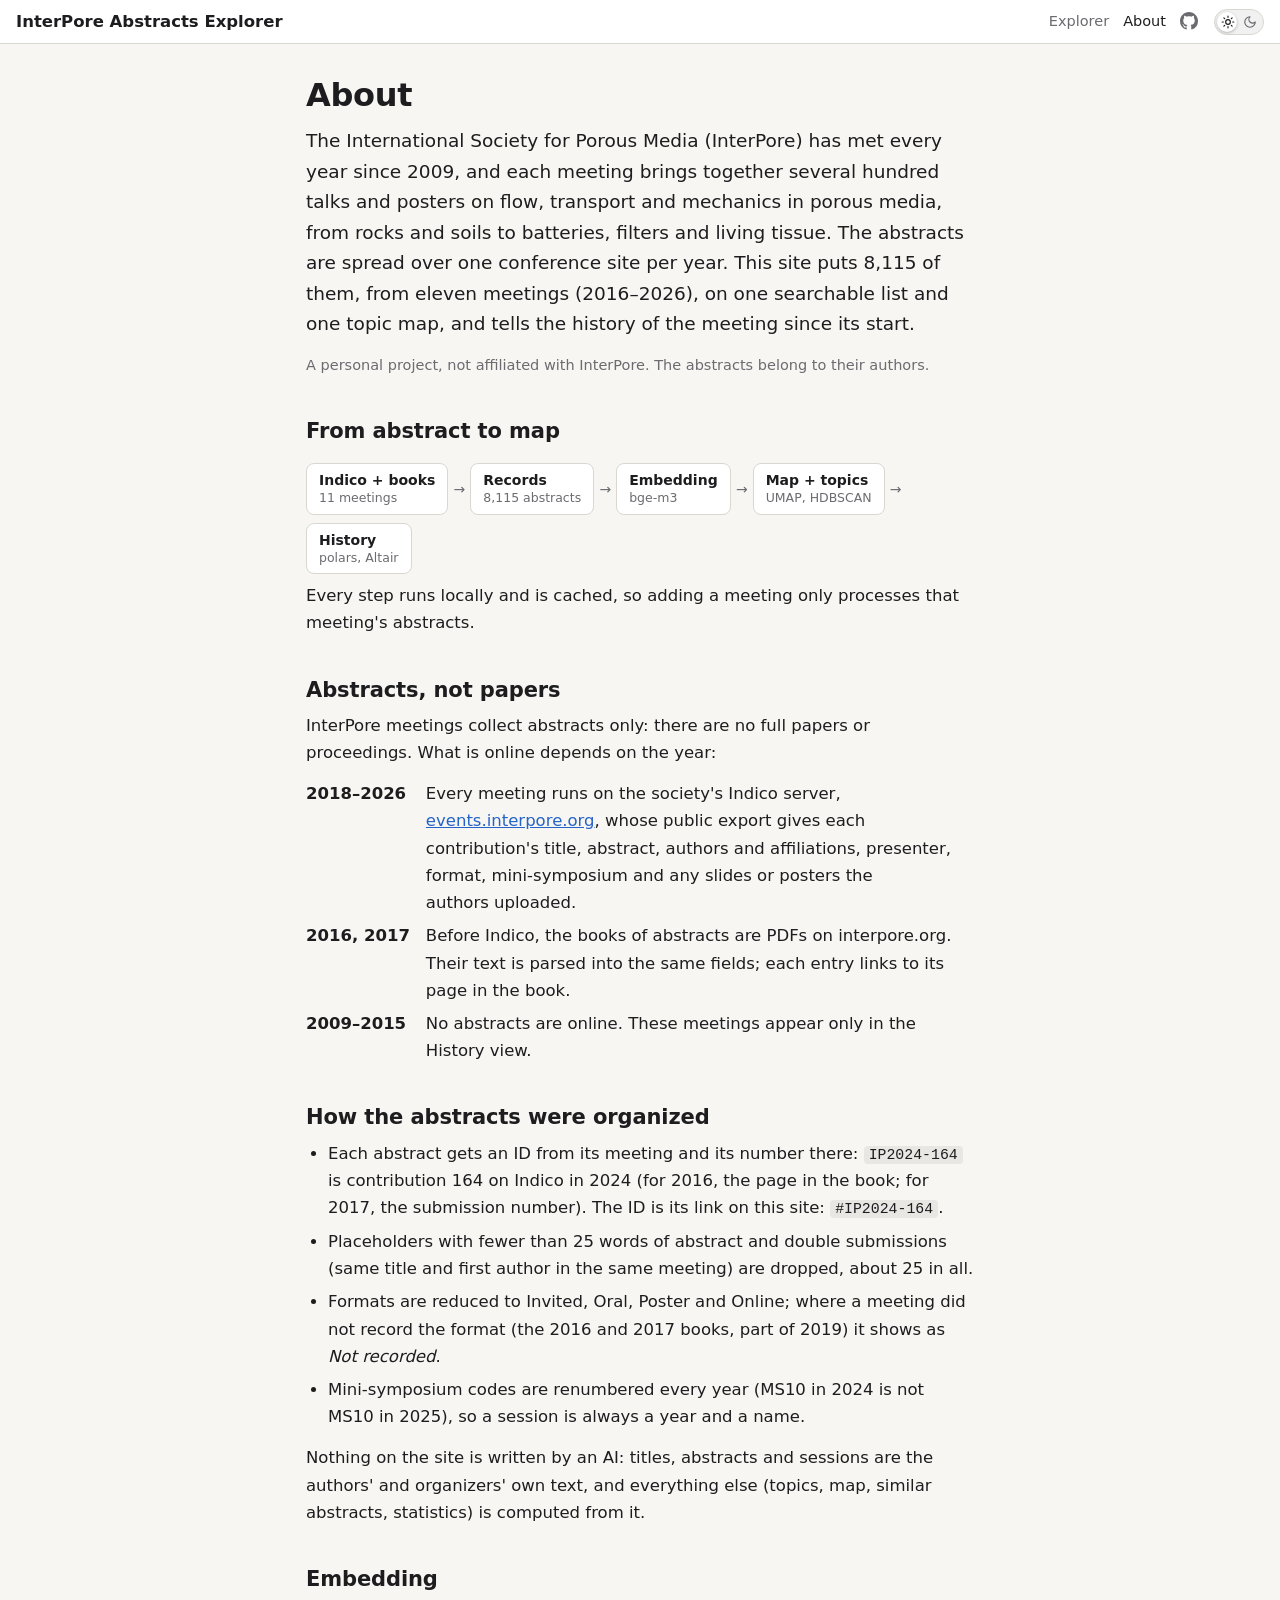
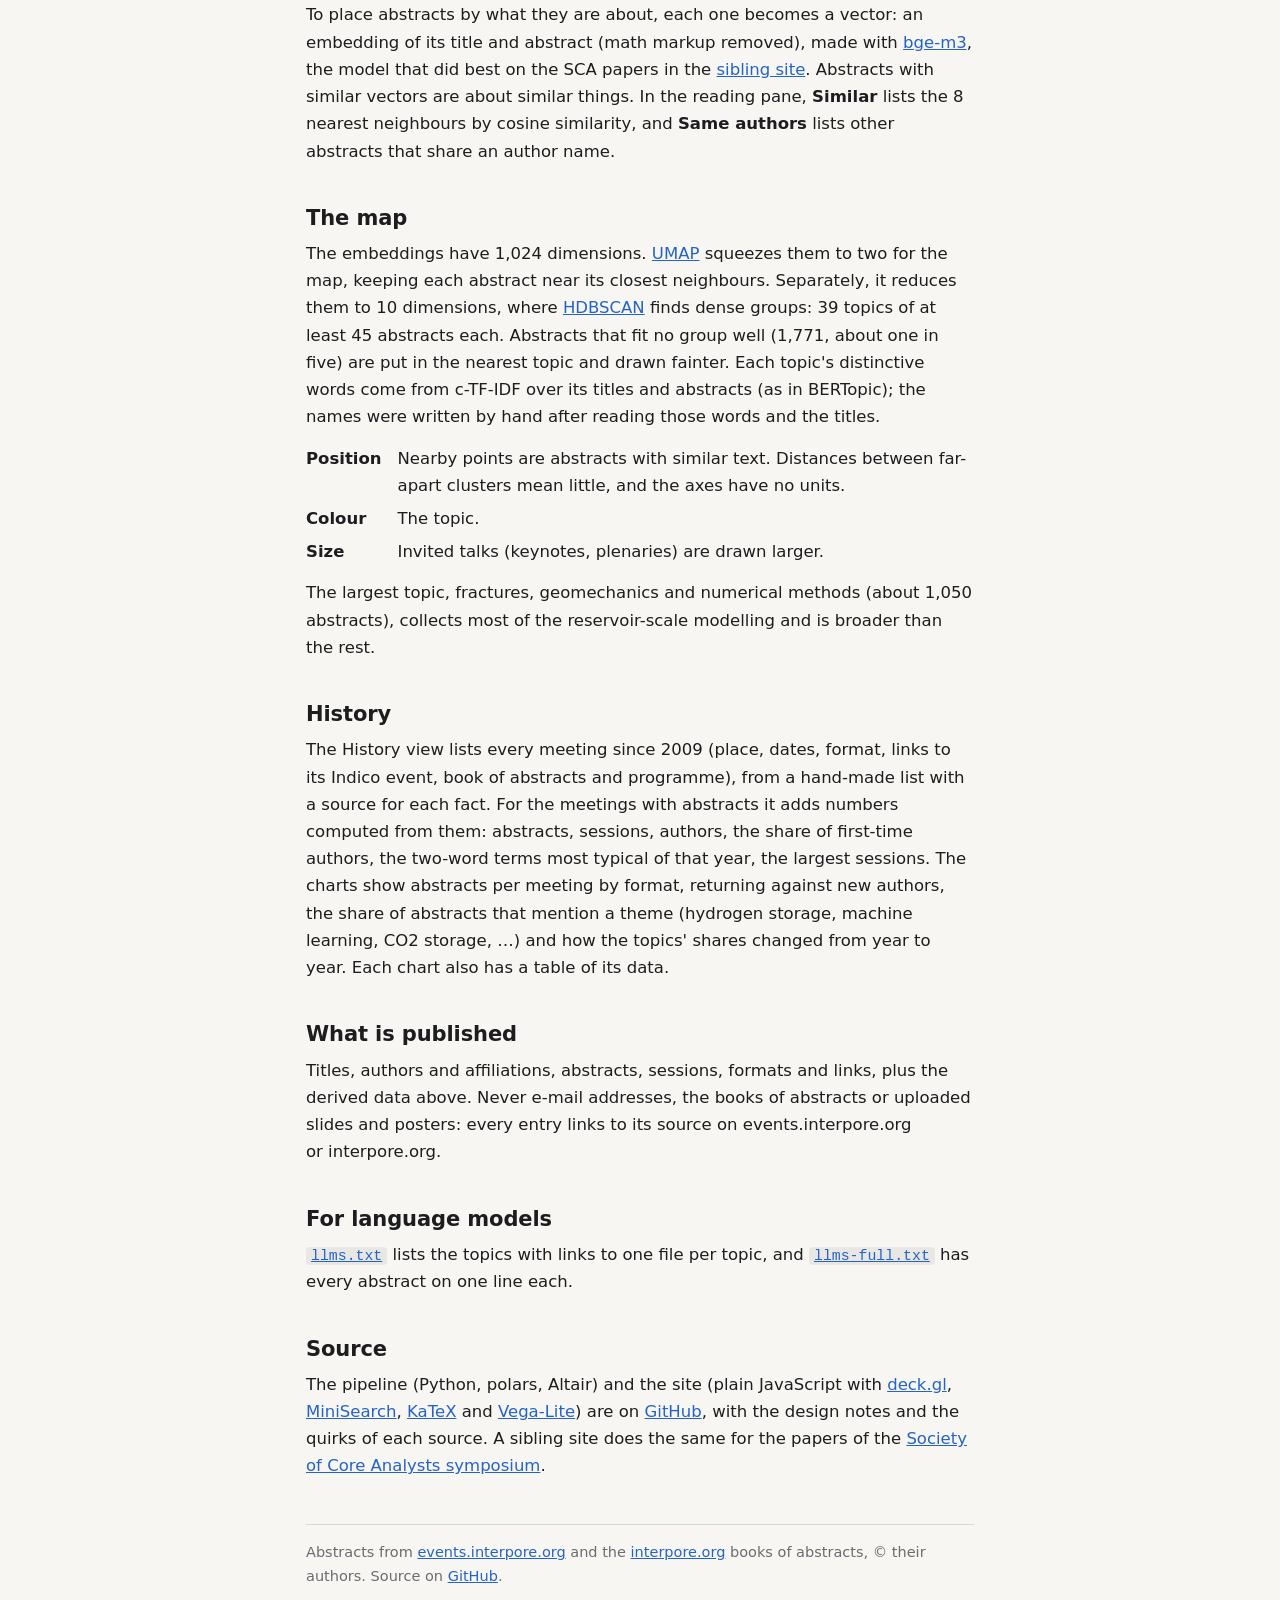
==== site/about.html @ cb313deb "feat(site): About page and GitHub link about.html explains how the corpus was organized, embedded, c" ====
<!doctype html>
<html lang="en">
<head>
  <meta charset="utf-8">
  <meta name="viewport" content="width=device-width, initial-scale=1">
  <title>About · InterPore Abstracts Explorer</title>
  <meta name="description" content="How the InterPore Abstracts Explorer was built: where the abstracts come from, how they were organized, embedded, clustered into topics and mapped.">
  <script>
    // Apply a saved light/dark choice before first paint (no flash); otherwise follow the system.
    try {
      const t = localStorage.getItem("theme");
      if (t === "light" || t === "dark") document.documentElement.dataset.theme = t;
    } catch {}
  </script>
  <link rel="stylesheet" href="style.css">
</head>
<body class="about">
  <header class="bar">
    <h1><a href="./">InterPore Abstracts Explorer</a></h1>
    <nav class="links" aria-label="Site">
      <a href="./">Explorer</a>
      <a href="about.html" aria-current="page">About</a>
      <a class="gh" href="https://github.com/mralbu/interpore-papers" target="_blank" rel="noopener" aria-label="Source on GitHub" title="Source on GitHub"><svg viewBox="0 0 16 16" width="18" height="18" aria-hidden="true" fill="currentColor"><path d="M8 0c4.42 0 8 3.58 8 8a8.013 8.013 0 0 1-5.45 7.59c-.4.08-.55-.17-.55-.38 0-.27.01-1.13.01-2.2 0-.75-.25-1.23-.54-1.48 1.78-.2 3.65-.88 3.65-3.95 0-.88-.31-1.59-.82-2.15.08-.2.36-1.02-.08-2.12 0 0-.67-.22-2.2.82-.64-.18-1.32-.27-2-.27-.68 0-1.36.09-2 .27-1.53-1.03-2.2-.82-2.2-.82-.44 1.1-.16 1.92-.08 2.12-.51.56-.82 1.28-.82 2.15 0 3.06 1.86 3.75 3.64 3.95-.23.2-.44.55-.51 1.07-.46.21-1.61.55-2.33-.66-.15-.24-.6-.83-1.23-.82-.67.01-.27.38.01.53.34.19.73.9.82 1.13.16.45.68 1.31 2.69.94 0 .67.01 1.3.01 1.49 0 .21-.15.45-.55.38A7.995 7.995 0 0 1 0 8c0-4.42 3.58-8 8-8Z"/></svg></a>
    </nav>
    <button id="theme" class="theme" type="button" role="switch" aria-label="Dark theme">
      <span class="knob" aria-hidden="true"></span>
      <!-- Sun and moon outlines from Lucide (ISC licence), drawn in currentColor. -->
      <span class="glyph" aria-hidden="true"><svg viewBox="0 0 24 24" width="14" height="14" fill="none" stroke="currentColor" stroke-width="2" stroke-linecap="round" stroke-linejoin="round"><circle cx="12" cy="12" r="4"/><path d="M12 2v2M12 20v2m-7.07-17.07 1.41 1.41m11.32 11.32 1.41 1.41M2 12h2m16 0h2M6.34 17.66l-1.41 1.41M19.07 4.93l-1.41 1.41"/></svg></span>
      <span class="glyph" aria-hidden="true"><svg viewBox="0 0 24 24" width="14" height="14" fill="none" stroke="currentColor" stroke-width="2" stroke-linecap="round" stroke-linejoin="round"><path d="M12 3a6 6 0 0 0 9 9 9 9 0 1 1-9-9Z"/></svg></span>
    </button>
  </header>

  <main class="prose">
    <h1>About</h1>
    <p class="lead">
      The International Society for Porous Media (InterPore) has met every year since 2009, and each meeting
      brings together several hundred talks and posters on flow, transport and mechanics in porous media, from
      rocks and soils to batteries, filters and living tissue. The abstracts are spread over one conference site
      per year. This site puts 8,115 of them, from eleven meetings (2016–2026), on one searchable list and one
      topic map, and tells the history of the meeting since its start.
    </p>
    <p class="note">A personal project, not affiliated with InterPore. The abstracts belong to their authors.</p>

    <h2>From abstract to map</h2>
    <ol class="flow" aria-label="Pipeline">
      <li><b>Indico + books</b><span>11 meetings</span></li>
      <li><b>Records</b><span>8,115 abstracts</span></li>
      <li><b>Embedding</b><span>bge-m3</span></li>
      <li><b>Map + topics</b><span>UMAP, HDBSCAN</span></li>
      <li><b>History</b><span>polars, Altair</span></li>
    </ol>
    <p>
      Every step runs locally and is cached, so adding a meeting only processes that meeting's abstracts.
    </p>

    <h2>Abstracts, not papers</h2>
    <p>
      InterPore meetings collect abstracts only: there are no full papers or proceedings. What is online
      depends on the year:
    </p>
    <dl>
      <dt>2018–2026</dt><dd>Every meeting runs on the society's Indico server,
        <a href="https://events.interpore.org/">events.interpore.org</a>, whose public export gives each
        contribution's title, abstract, authors and affiliations, presenter, format, mini-symposium and any
        slides or posters the authors uploaded.</dd>
      <dt>2016, 2017</dt><dd>Before Indico, the books of abstracts are PDFs on interpore.org. Their text is parsed
        into the same fields; each entry links to its page in the book.</dd>
      <dt>2009–2015</dt><dd>No abstracts are online. These meetings appear only in the History view.</dd>
    </dl>

    <h2>How the abstracts were organized</h2>
    <ul>
      <li>Each abstract gets an ID from its meeting and its number there: <code>IP2024-164</code> is contribution
        164 on Indico in 2024 (for 2016, the page in the book; for 2017, the submission number). The ID is its
        link on this site: <code>#IP2024-164</code>.</li>
      <li>Placeholders with fewer than 25 words of abstract and double submissions (same title and first author
        in the same meeting) are dropped, about 25 in all.</li>
      <li>Formats are reduced to Invited, Oral, Poster and Online; where a meeting did not record the format
        (the 2016 and 2017 books, part of 2019) it shows as <em>Not recorded</em>.</li>
      <li>Mini-symposium codes are renumbered every year (MS10 in 2024 is not MS10 in 2025), so a session is
        always a year and a name.</li>
    </ul>
    <p>
      Nothing on the site is written by an AI: titles, abstracts and sessions are the authors' and organizers'
      own text, and everything else (topics, map, similar abstracts, statistics) is computed from it.
    </p>

    <h2>Embedding</h2>
    <p>
      To place abstracts by what they are about, each one becomes a vector: an embedding of its title and abstract
      (math markup removed), made with <a href="https://huggingface.co/BAAI/bge-m3">bge-m3</a>, the model that
      did best on the SCA papers in the <a href="https://mralbu.github.io/sca-papers/about.html">sibling
      site</a>. Abstracts with similar vectors are about similar things. In the reading pane,
      <strong>Similar</strong> lists the 8 nearest neighbours by cosine similarity, and <strong>Same
      authors</strong> lists other abstracts that share an author name.
    </p>

    <h2>The map</h2>
    <p>
      The embeddings have 1,024 dimensions. <a href="https://umap-learn.readthedocs.io/">UMAP</a> squeezes them
      to two for the map, keeping each abstract near its closest neighbours. Separately, it reduces them to 10
      dimensions, where <a href="https://hdbscan.readthedocs.io/">HDBSCAN</a> finds dense groups: 39 topics of at
      least 45 abstracts each. Abstracts that fit no group well (1,771, about one in five) are put in the
      nearest topic and drawn fainter. Each topic's distinctive words come from c-TF-IDF over its titles and
      abstracts (as in BERTopic); the names were written by hand after reading those words and the titles.
    </p>
    <dl>
      <dt>Position</dt><dd>Nearby points are abstracts with similar text. Distances between far-apart clusters mean
        little, and the axes have no units.</dd>
      <dt>Colour</dt><dd>The topic.</dd>
      <dt>Size</dt><dd>Invited talks (keynotes, plenaries) are drawn larger.</dd>
    </dl>
    <p>
      The largest topic, fractures, geomechanics and numerical methods (about 1,050 abstracts), collects most of
      the reservoir-scale modelling and is broader than the rest.
    </p>

    <h2>History</h2>
    <p>
      The History view lists every meeting since 2009 (place, dates, format, links to its Indico event, book of
      abstracts and programme), from a hand-made list with a source for each fact. For the meetings with
      abstracts it adds numbers computed from them: abstracts, sessions, authors, the share of first-time
      authors, the two-word terms most typical of that year, the largest sessions. The charts show abstracts
      per meeting by format, returning against new authors, the share of abstracts that mention a theme
      (hydrogen storage, machine learning, CO2 storage, …) and how the topics' shares changed from year to year.
      Each chart also has a table of its data.
    </p>

    <h2>What is published</h2>
    <p>
      Titles, authors and affiliations, abstracts, sessions, formats and links, plus the derived data above.
      Never e-mail addresses, the books of abstracts or uploaded slides and posters: every entry links to its
      source on events.interpore.org or interpore.org.
    </p>

    <h2>For language models</h2>
    <p>
      <a href="llms.txt"><code>llms.txt</code></a> lists the topics with links to one file per topic, and
      <a href="llms-full.txt"><code>llms-full.txt</code></a> has every abstract on one line each.
    </p>

    <h2>Source</h2>
    <p>
      The pipeline (Python, polars, Altair) and the site (plain JavaScript with
      <a href="https://deck.gl/">deck.gl</a>, <a href="https://lucaong.github.io/minisearch/">MiniSearch</a>,
      <a href="https://katex.org/">KaTeX</a> and <a href="https://vega.github.io/vega-lite/">Vega-Lite</a>) are on
      <a href="https://github.com/mralbu/interpore-papers">GitHub</a>, with the design notes and the quirks of each
      source. A sibling site does the same for the papers of the
      <a href="https://mralbu.github.io/sca-papers/">Society of Core Analysts symposium</a>.
    </p>

    <footer>
      Abstracts from <a href="https://events.interpore.org/">events.interpore.org</a> and the
      <a href="https://www.interpore.org/">interpore.org</a> books of abstracts, © their authors. Source on
      <a href="https://github.com/mralbu/interpore-papers">GitHub</a>.
    </footer>
  </main>

  <script>
    // Same light/dark switch as the explorer (shared localStorage key).
    (() => {
      const btn = document.getElementById("theme");
      const root = document.documentElement;
      const isDark = () =>
        root.dataset.theme ? root.dataset.theme === "dark" : matchMedia("(prefers-color-scheme: dark)").matches;
      const sync = () => {
        btn.setAttribute("aria-checked", isDark());
        btn.title = isDark() ? "Switch to light theme" : "Switch to dark theme";
      };
      btn.addEventListener("click", () => {
        const t = isDark() ? "light" : "dark";
        root.dataset.theme = t;
        try { localStorage.setItem("theme", t); } catch {}
        sync();
      });
      matchMedia("(prefers-color-scheme: dark)").addEventListener("change", sync);
      sync();
    })();
  </script>
</body>
</html>
---- site/style.css ----
:root {
  --bg: #f7f6f2;
  --panel: #ffffffee;
  --text: #1d1d1f;
  --muted: #6b6b70;
  --line: #d9d7d0;
  --accent: #2463c7;
  --shadow: 0 2px 12px #0000001a;
  --card: #ffffff;
  --left-w: 310px;  /* resizable sidebars (set from app.js) */
  --right-w: 560px;
  color-scheme: light;
}
@media (prefers-color-scheme: dark) {
  :root:not([data-theme="light"]) {
    --bg: #121316;
    --panel: #1c1d22ee;
    --text: #e8e8ea;
    --muted: #9a9aa2;
    --line: #34353c;
    --accent: #7aa7ff;
    --shadow: 0 2px 12px #00000066;
    --card: #1a1b20;
    color-scheme: dark;
  }
}
/* Theme picked with the header toggle (app.js sets data-theme). */
:root[data-theme="dark"] {
  --bg: #121316;
  --panel: #1c1d22ee;
  --text: #e8e8ea;
  --muted: #9a9aa2;
  --line: #34353c;
  --accent: #7aa7ff;
  --shadow: 0 2px 12px #00000066;
  --card: #1a1b20;
  color-scheme: dark;
}

* { box-sizing: border-box; }
[hidden] { display: none !important; }
.view[hidden] { display: block !important; }
html, body { margin: 0; height: 100%; }
body {
  background: var(--bg);
  color: var(--text);
  font: 15.5px/1.45 system-ui, -apple-system, "Segoe UI", sans-serif;
  overflow: hidden;
}
a { color: var(--accent); }
.muted { color: var(--muted); }

.bar {
  position: fixed; inset: 0 0 auto 0; height: 44px; z-index: 3;
  display: flex; align-items: center; gap: 16px; padding: 0 16px;
  background: var(--panel); border-bottom: 1px solid var(--line);
}
.bar h1 { font-size: 16.5px; margin: 0; }
/* Right side of the header: source site, About, GitHub (then the theme switch). */
.links { margin-left: auto; flex-shrink: 0; display: flex; align-items: center; gap: 14px; font-size: 14.5px; }
.links a { color: var(--muted); text-decoration: none; }
.links a:hover, .links a[aria-current="page"] { color: var(--text); }
.links a:hover { text-decoration: underline; }
.links .gh { display: grid; place-items: center; }
.links .gh:hover { text-decoration: none; }
.bar h1 a { color: inherit; text-decoration: none; }
.about-link { display: inline-flex; align-items: center; }
.about-link svg { display: none; }
/* Light/dark switch: a pill with sun and moon glyphs; the knob slides under the current one. */
.theme {
  position: relative; display: grid; grid-template-columns: 1fr 1fr; align-items: center;
  width: 50px; height: 26px; padding: 2px; border: 1px solid var(--line); border-radius: 999px;
  background: color-mix(in srgb, var(--text) 6%, transparent); cursor: pointer;
  font: 13px/1 system-ui, sans-serif; color: var(--muted);
}
.theme { flex-shrink: 0; }  /* keep the switch whole on narrow headers */
.theme:hover { border-color: var(--muted); }
.theme:focus-visible { outline: 2px solid var(--accent); outline-offset: 2px; }
.theme .knob {
  position: absolute; top: 2px; left: 2px; width: 20px; height: 20px; border-radius: 50%;
  background: var(--card); box-shadow: 0 1px 3px #0004; transition: transform .18s ease;
}
.theme[aria-checked="true"] .knob { transform: translateX(24px); background: #4a4c55; }
.theme .glyph { position: relative; display: grid; place-items: center; transition: color .18s; }
.theme[aria-checked="false"] .glyph:nth-of-type(2), .theme[aria-checked="true"] .glyph:nth-of-type(3) { color: var(--text); }
.views { display: flex; gap: 2px; padding: 2px; border-radius: 8px; background: #8881; }
.views button {
  border: 0; background: none; color: var(--muted); font: inherit; font-weight: 600;
  padding: 3px 12px; border-radius: 6px; cursor: pointer;
}
.views button[aria-selected="true"] { background: var(--panel); color: var(--text); box-shadow: 0 1px 3px #0002; }
body:not(.map) .map-only { display: none; }

/* Main area sits between the sidebars; it narrows when the detail panel is open. */
#main { position: fixed; top: 44px; bottom: 0; left: calc(var(--left-w) + 24px); right: 0; }
/* The list narrows for the detail panel; the map keeps its size (the panel floats over it). */
body.has-detail:not(.map) #main { right: calc(var(--right-w) + 24px); }
.view { position: absolute; inset: 0; }
.view[hidden] { display: block; visibility: hidden; pointer-events: none; } /* keep size for deck.gl */
#map { position: absolute; inset: 0; }

#list-view, #history-view { overflow: hidden auto; padding: 0 16px 24px; scrollbar-gutter: stable; }
.list-bar {
  max-width: 920px; margin: 0 auto;
  position: sticky; top: 0; z-index: 1; display: flex; align-items: center; gap: 12px;
  padding: 14px 4px 10px; background: var(--bg);
}
.list-bar label { margin-left: auto; display: flex; gap: 8px; align-items: center; color: var(--muted); }
.list-bar select { width: auto; }
.feed { list-style: none; margin: 0 auto; padding: 0; max-width: 920px; display: grid; gap: 10px; }
.feed .year-head {
  position: sticky; top: 52px; z-index: 1; padding: 8px 4px 4px; background: var(--bg);
  font-size: 14.5px; font-weight: 700; color: var(--muted); letter-spacing: .04em;
}
.card {
  display: grid; grid-template-columns: minmax(0, 1fr); gap: 16px; padding: 14px 16px;
  background: var(--card); border: 1px solid var(--line); border-radius: 10px; cursor: pointer;
}
.card:hover { border-color: color-mix(in srgb, var(--accent) 45%, var(--line)); }
.card:focus-visible { outline: 2px solid var(--accent); outline-offset: 1px; }
.card.on { border-color: var(--accent); box-shadow: 0 0 0 1px var(--accent); }
.card .c-meta { display: flex; align-items: center; gap: 6px; font-size: 13px; color: var(--muted); min-width: 0; }
.card .c-meta span:last-child { white-space: nowrap; overflow: hidden; text-overflow: ellipsis; }
.card .dot { width: 8px; height: 8px; border-radius: 50%; flex: none; }
.card h3 { margin: 4px 0 2px; font-size: 17.5px; line-height: 1.35; font-weight: 650; text-wrap: pretty; }
.card .c-authors { margin: 0 0 6px; color: var(--muted); font-size: 14.5px; white-space: nowrap; overflow: hidden; text-overflow: ellipsis; }
.card .c-abs {
  margin: 0; font-size: 15px; line-height: 1.55; color: color-mix(in srgb, var(--text) 82%, var(--bg));
  display: -webkit-box; -webkit-line-clamp: 3; -webkit-box-orient: vertical; overflow: hidden;
}
.card .c-foot { margin-top: 8px; font-size: 13px; color: var(--muted); }
.list-more { text-align: center; padding: 16px; }
#list-view { container-type: inline-size; }


.resizer {
  position: absolute; top: 0; bottom: 0; width: 10px; cursor: col-resize; z-index: 3; touch-action: none;
}
.resizer[data-side="left"] { position: fixed; top: 56px; bottom: 12px; left: calc(var(--left-w) + 7px); }
.resizer[data-side="right"] { left: -6px; }
.resizer::after {
  content: ""; position: absolute; top: 50%; left: 4px; width: 2px; height: 36px; margin-top: -18px;
  border-radius: 1px; background: var(--line); opacity: 0; transition: opacity .15s;
}
.resizer:hover::after, body.resizing .resizer::after { opacity: 1; background: var(--accent); }
body.resizing { cursor: col-resize; user-select: none; }
body.resizing #main { pointer-events: none; }

.panel {
  position: fixed; z-index: 2; background: var(--panel); border: 1px solid var(--line);
  border-radius: 10px; box-shadow: var(--shadow); backdrop-filter: blur(6px);
}
body.history #controls, body.history .resizer[data-side="left"] { display: none; }
body.history #main, body.history.has-detail:not(.map) #main { left: 0; right: 0; }
body.history #detail { display: none; }
#controls {
  top: 56px; left: 12px; bottom: 12px; width: var(--left-w); padding: 14px 14px 12px; overflow: auto;
}
.field { display: block; margin-bottom: 16px; }
/* Sections after the first get a hairline above them. */
#controls > .field ~ .field { border-top: 1px solid var(--line); padding-top: 14px; }
/* Section headers: small, uppercase, muted (same voice as the reading pane's headings). */
.field > span {
  display: flex; gap: 6px; align-items: baseline; margin-bottom: 8px;
  font-size: 12px; font-weight: 600; color: var(--muted); text-transform: uppercase; letter-spacing: .06em;
}
.field > span .link, .field > span .sep, .field > span .n-head {
  font-size: 13px; text-transform: none; letter-spacing: 0;
}
.field > span .n-head { font-weight: 400; }
.field > span .push { margin-left: auto; }
.field > span .sep { color: var(--muted); font-weight: 400; }
input[type="search"], select, .years input {
  width: 100%; padding: 7px 9px; border: 1px solid var(--line); border-radius: 7px;
  background: color-mix(in srgb, var(--text) 4%, transparent); color: inherit; font: inherit;
  transition: border-color .12s, box-shadow .12s;
}
/* Dropdown lists: some browsers (Chrome on Linux) draw them light, ignoring color-scheme. */
option { background: var(--card); color: var(--text); }
input[type="search"]:focus, select:focus, .years input:focus {
  outline: none; border-color: var(--accent);
  box-shadow: 0 0 0 3px color-mix(in srgb, var(--accent) 22%, transparent);
}
.years { display: grid; grid-template-columns: 1fr auto 1fr; gap: 8px; align-items: center; }
.years input { font-variant-numeric: tabular-nums; }
.years input:invalid, .years input.bad { border-color: #d64545; }
.link { background: none; border: 0; color: var(--accent); cursor: pointer; padding: 0; font: inherit; font-weight: 400; }

.results { list-style: none; margin: 0 0 12px; padding: 0; max-height: 34vh; overflow: auto; }
.results li { padding: 4px 6px; border-radius: 6px; cursor: pointer; }
.results li:hover, .links li:hover { background: #8881; }
.results li.muted { cursor: default; background: none; }
.results small { display: block; color: var(--muted); }

.topics { list-style: none; margin: 0; padding: 0; }
.topics li {
  display: grid; grid-template-columns: 12px 1fr auto; gap: 8px; align-items: center;
  padding: 4px 6px; margin: 0 -6px; border-radius: 6px; cursor: pointer; user-select: none;
}
.topics li.off { opacity: .35; }
.topics li:hover { background: #8881; }
.swatch { width: 12px; height: 12px; border-radius: 50%; }
.topics .n { color: var(--muted); font-size: 13px; }

/* Detail panel: a reading pane in the spirit of alphaxiv's paper page. */
.detail {
  top: 56px; right: 12px; bottom: 12px; width: var(--right-w);
  display: flex; flex-direction: column; padding: 0;
}
.detail .d-bar, .detail .d-body { border-radius: inherit; }
.detail.wide { left: calc(var(--left-w) + 24px); width: auto; }
.detail.wide .resizer { display: none; }
.detail[hidden] { display: none; }
.d-bar {
  display: flex; align-items: center; gap: 4px; padding: 8px 10px 8px 22px;
  border-bottom: 1px solid var(--line);
}
.d-bar .meta { margin: 0 auto 0 0; font-size: 13px; color: var(--muted); font-variant-numeric: tabular-nums; }
.icon {
  width: 30px; height: 30px; border: 0; border-radius: 6px; background: none;
  color: var(--muted); font-size: 20px; line-height: 1; cursor: pointer;
}
.icon:hover, .icon[aria-pressed="true"] { background: #8882; color: var(--text); }
.d-body { flex: 1; min-height: 0; overflow: auto; padding: 18px 22px 28px; }
.detail.wide .d-body { padding: 28px max(22px, calc((100% - 760px) / 2)) 40px; }
.chip {
  border: 0; padding: 2px 10px; border-radius: 999px; color: #fff; font: inherit;
  font-size: 13px; font-weight: 600; cursor: pointer;
}
.detail h2 { font-size: 24px; line-height: 1.28; font-weight: 650; margin: 12px 0 8px; letter-spacing: -.01em; text-wrap: balance; }
.detail.wide h2 { font-size: 31px; }
/* Authors with affiliations; the presenter is marked. */
.authors { list-style: none; margin: 0 0 10px; padding: 0; display: flex; flex-wrap: wrap; gap: 2px 14px; }
.authors li { color: var(--text); }
.authors .aff { color: var(--muted); font-size: 14px; }
.authors .pres { font-size: 12px; color: var(--muted); margin-left: 4px; }
.authors.wide { display: grid; gap: 4px; }
.authors button.link { font-size: 14px; }
.d-session { margin: 0 0 14px; font-size: 14.5px; }
.d-session .link { text-align: left; }
.files { list-style: none; margin: 0; padding: 0; display: flex; flex-wrap: wrap; gap: 6px; }
.files a {
  display: inline-block; padding: 3px 10px; border: 1px solid var(--line); border-radius: 999px;
  font-size: 13.5px; text-decoration: none; max-width: 100%; overflow: hidden; text-overflow: ellipsis; white-space: nowrap;
}
.files a:hover { border-color: var(--accent); }
.abstract p { margin: 0 0 .9em; }
.session-pill {
  margin: 0; padding: 6px 9px; border-radius: 7px; font-size: 14px; line-height: 1.35;
  background: color-mix(in srgb, var(--accent) 12%, transparent); border: 1px solid color-mix(in srgb, var(--accent) 35%, var(--line));
}
.d-actions { display: flex; gap: 8px; flex-wrap: wrap; }
.btn {
  display: inline-flex; align-items: center; padding: 6px 12px; border-radius: 7px;
  border: 1px solid var(--line); background: transparent; color: var(--text);
  font: inherit; font-weight: 600; text-decoration: none; cursor: pointer;
}
.btn:hover { background: #8881; }
.btn.primary { background: var(--accent); border-color: var(--accent); color: var(--bg); }
.btn.primary:hover { filter: brightness(1.08); background: var(--accent); }
.detail h3 { font-size: 13px; margin: 22px 0 8px; color: var(--muted); text-transform: uppercase; letter-spacing: .06em; }
.abstract { margin: 0; font-size: 17px; line-height: 1.7; max-width: 72ch; text-wrap: pretty; }
.detail.wide .abstract { font-size: 18.5px; }

.related { margin-top: 26px; }
.tabs { display: flex; gap: 4px; border-bottom: 1px solid var(--line); margin-bottom: 8px; }
.tabs button {
  border: 0; background: none; color: var(--muted); font: inherit; font-weight: 600;
  padding: 6px 10px; margin-bottom: -1px; border-bottom: 2px solid transparent; cursor: pointer;
}
.tabs button[aria-selected="true"] { color: var(--text); border-bottom-color: var(--accent); }
.tabs span { font-weight: 400; color: var(--muted); font-variant-numeric: tabular-nums; }
.cards { list-style: none; margin: 0; padding: 0; display: grid; gap: 2px; }
.cards li { padding: 8px 10px; border-radius: 8px; cursor: pointer; }
.cards li:hover, .cards li:focus-visible { background: #8881; outline: none; }
.cards .t {
  display: -webkit-box; -webkit-line-clamp: 2; -webkit-box-orient: vertical; overflow: hidden;
  font-weight: 550; line-height: 1.35;
}
.cards .m { display: flex; align-items: center; gap: 6px; margin-top: 2px; font-size: 13px; color: var(--muted); }
.cards .dot { width: 8px; height: 8px; border-radius: 50%; flex: none; }

.tooltip {
  position: fixed; z-index: 4; pointer-events: none; max-width: 340px; padding: 6px 8px;
  background: var(--panel); border: 1px solid var(--line); border-radius: 6px; box-shadow: var(--shadow);
  font-size: 13px;
}

@media (max-width: 760px) {
  #main, body.has-detail #main { left: 0; right: 0; bottom: 42vh; }
  .resizer { display: none; }
  #controls { top: auto; left: 8px; right: 8px; bottom: 8px; width: auto; max-height: 40vh; }
  .detail, .detail.wide { inset: 52px 8px 8px 8px; width: auto; }
  #wide { display: none; }
  .links { gap: 10px; }
  .about-link svg { display: block; }
  .about-link span { position: absolute; width: 1px; height: 1px; overflow: hidden; clip-path: inset(50%); }
  .links .src, #count { display: none; }
  .bar { gap: 10px; padding: 0 10px; }
  .bar h1 { font-size: 14px; line-height: 1.15; }
  .views button { padding: 3px 9px; }
}

/* ---- History view -------------------------------------------------------- */
.history { max-width: 1040px; margin: 0 auto; padding: 28px 8px 48px; }
.eyebrow { margin: 0; font-size: 12px; font-weight: 600; color: var(--muted); text-transform: uppercase; letter-spacing: .08em; }
.history h2 { font-size: 30px; line-height: 1.2; margin: 4px 0 10px; letter-spacing: -.01em; }
.history h3 { font-size: 19px; margin: 0 0 4px; }
.lede { font-size: 17px; line-height: 1.6; max-width: 75ch; margin: 0 0 18px; text-wrap: pretty; }
.small { font-size: 13.5px; }
.h-section { margin-top: 40px; }
.h-section > p.small { margin: 0 0 12px; max-width: 80ch; }
.tiles { display: grid; grid-template-columns: repeat(auto-fit, minmax(150px, 1fr)); gap: 10px; margin: 0 0 12px; }
.tiles div { padding: 12px 14px; border: 1px solid var(--line); border-radius: 10px; background: var(--card); }
.tiles dt { font-size: 13px; color: var(--muted); }
.tiles dd.sub { font-size: 12.5px; font-weight: 400; color: var(--muted); letter-spacing: 0; margin: 0; }
.tiles dd { margin: 2px 0 0; font-size: 28px; font-weight: 650; font-variant-numeric: tabular-nums; letter-spacing: -.01em; }
.chart { width: 100%; min-height: 120px; }
.chart .vega-embed { width: 100%; }
.chart .plot { overflow-x: auto; }
.chart .vega-embed summary { opacity: .7; }
.chart-table { margin-top: 6px; font-size: 13.5px; }
.chart-table summary { cursor: pointer; color: var(--muted); }
.chart-table table { border-collapse: collapse; margin-top: 6px; font-variant-numeric: tabular-nums; }
.chart-table th, .chart-table td { padding: 2px 10px; border-bottom: 1px solid var(--line); text-align: right; }
.chart-table th:first-child, .chart-table td:first-child { text-align: left; }
.chart-table .scroll { max-height: 320px; overflow: auto; }

.timeline { list-style: none; margin: 12px 0 0; padding: 0; position: relative; }
.timeline::before { content: ""; position: absolute; left: 62px; top: 6px; bottom: 6px; width: 2px; background: var(--line); }
.m-item { display: grid; grid-template-columns: 52px 22px minmax(0, 1fr); gap: 0 10px; padding: 8px 0; }
.m-year { font-size: 17px; font-weight: 700; font-variant-numeric: tabular-nums; text-align: right; padding-top: 10px; }
.m-dot { width: 14px; height: 14px; margin: 14px 0 0 4px; border-radius: 50%; background: var(--card); border: 3px solid var(--accent); position: relative; z-index: 1; }
.m-item.no-abstracts .m-dot { border-color: var(--muted); }
.m-item.upcoming .m-dot { border-style: dashed; }
.m-card { padding: 12px 16px; border: 1px solid var(--line); border-radius: 10px; background: var(--card); min-width: 0; }
.m-head { display: flex; flex-wrap: wrap; align-items: baseline; gap: 4px 10px; }
.m-head h4 { margin: 0; font-size: 17px; }
.m-head .when { color: var(--muted); font-size: 14px; }
.badge { padding: 0 7px; border-radius: 999px; border: 1px solid var(--line); font-size: 12px; color: var(--muted); }
.m-place { margin: 2px 0 0; color: var(--muted); font-size: 14.5px; }
.m-notes { margin: 8px 0 0; font-size: 15px; line-height: 1.55; max-width: 80ch; }
.m-stats { margin: 10px 0 0; font-size: 14.5px; }
.m-stats b { font-variant-numeric: tabular-nums; }
.m-terms { display: flex; flex-wrap: wrap; gap: 5px; margin-top: 8px; }
.m-terms button {
  padding: 1px 8px; border: 1px solid var(--line); border-radius: 999px; background: transparent;
  color: var(--text); font: inherit; font-size: 13px; cursor: pointer;
}
.m-terms button:hover { border-color: var(--accent); color: var(--accent); }
.m-more { margin-top: 8px; font-size: 14px; }
.m-more summary { cursor: pointer; color: var(--muted); }
.m-more ol { margin: 6px 0 0; padding-left: 20px; }
.m-links { display: flex; flex-wrap: wrap; gap: 6px 14px; margin-top: 10px; font-size: 14px; }
.m-links .btn { padding: 3px 10px; font-size: 14px; }
.h-foot { margin-top: 48px; padding-top: 14px; border-top: 1px solid var(--line); }

@media (max-width: 760px) {
  body.history #main { bottom: 0; }
  .history { padding: 20px 16px 40px; }
  .timeline::before { left: 50px; }
  .m-item { grid-template-columns: 40px 22px minmax(0, 1fr); gap: 0 6px; }
  .m-year { font-size: 15px; }
}

/* ---- About page (about.html) ---------------------------------------------- */
body.about { height: auto; overflow: auto; }
.prose {
  max-width: 700px; margin: 0 auto; padding: 76px 16px 56px;
  font-size: 16.5px; line-height: 1.65; text-wrap: pretty;
}
.prose h1 { font-size: 32px; line-height: 1.2; margin: 0 0 12px; letter-spacing: -.01em; }
.prose h2 { font-size: 21px; line-height: 1.3; margin: 40px 0 8px; letter-spacing: -.005em; }
.prose p, .prose ul, .prose ol { margin: 0 0 14px; }
.prose ul, .prose ol { padding-left: 22px; }
.prose li { margin-bottom: 6px; }
.prose code { font-size: .9em; padding: 1px 5px; border-radius: 4px; background: color-mix(in srgb, var(--text) 7%, transparent); }
.prose .lead { font-size: 18.5px; color: var(--text); }
.prose .note { font-size: 14.5px; color: var(--muted); }
.prose dl { margin: 0 0 14px; display: grid; grid-template-columns: max-content 1fr; gap: 6px 16px; }
.prose dt { font-weight: 650; }
.prose dd { margin: 0; }
@media (max-width: 520px) { .prose dl { grid-template-columns: 1fr; gap: 0; } .prose dd { margin-bottom: 8px; } }
/* Pipeline strip: one card per stage, arrows between; wraps on narrow screens. */
.flow { list-style: none; padding: 0 !important; margin: 18px 0 8px !important; display: flex; flex-wrap: wrap; gap: 8px 0; counter-reset: step; }
.flow li {
  position: relative; display: grid; gap: 1px; margin: 0 22px 0 0; padding: 7px 12px;
  border: 1px solid var(--line); border-radius: 8px; background: var(--card); font-size: 14px; line-height: 1.3;
}
.flow li::after { content: "→"; position: absolute; right: -18px; top: 50%; transform: translateY(-50%); color: var(--muted); }
.flow li:last-child { margin-right: 0; }
.flow li:last-child::after { content: none; }
.flow b { font-weight: 650; }
.flow span { color: var(--muted); font-size: 12.5px; }
.legend { display: flex; flex-wrap: wrap; gap: 6px 18px; margin: 0 0 14px; font-size: 14.5px; color: var(--muted); }
.legend span { display: inline-flex; align-items: center; gap: 7px; }
.legend i { display: inline-block; border-radius: 50%; background: var(--accent); }
.legend i.line { width: 18px; height: 2px; border-radius: 1px; }
.prose footer { margin-top: 44px; padding-top: 16px; border-top: 1px solid var(--line); font-size: 14.5px; color: var(--muted); }
/* Very narrow phones: the explorer header keeps About; GitHub stays on the About page. */
@media (max-width: 420px) { body:not(.about) .links .gh { display: none; } }
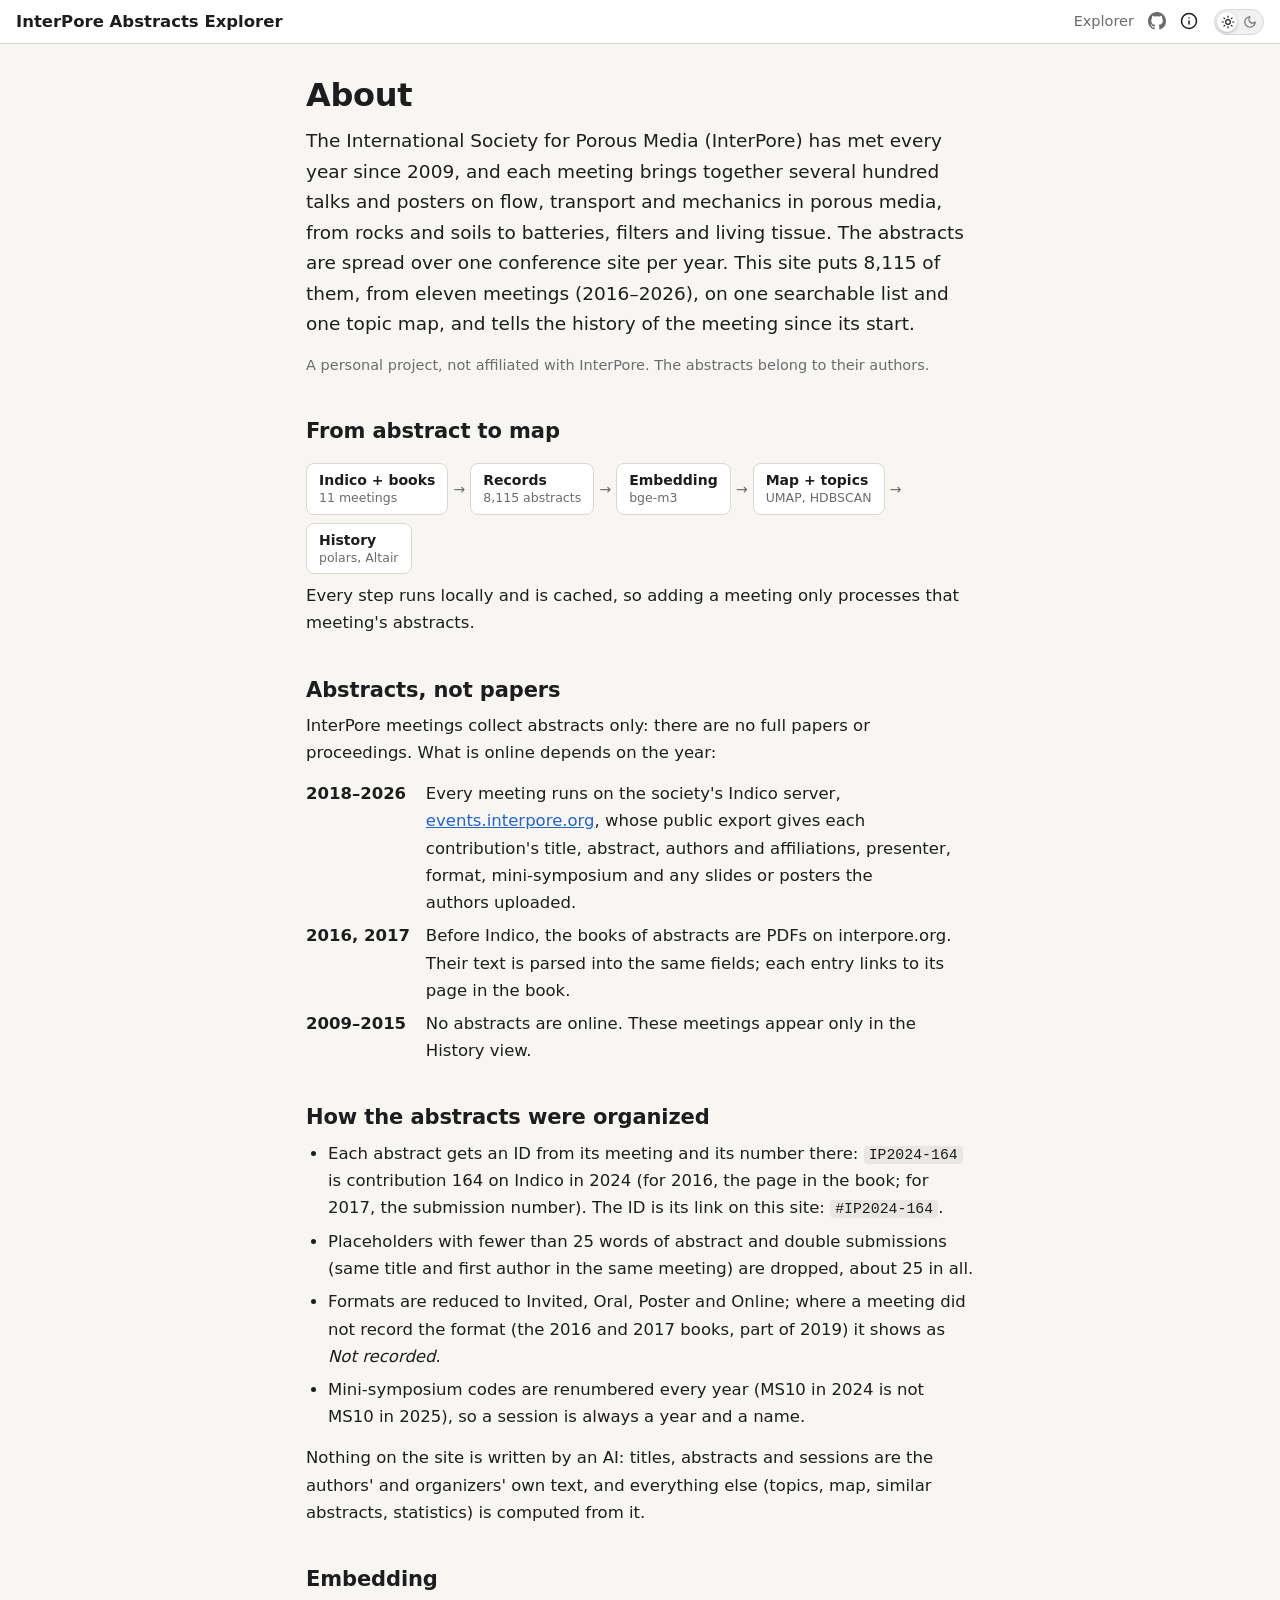
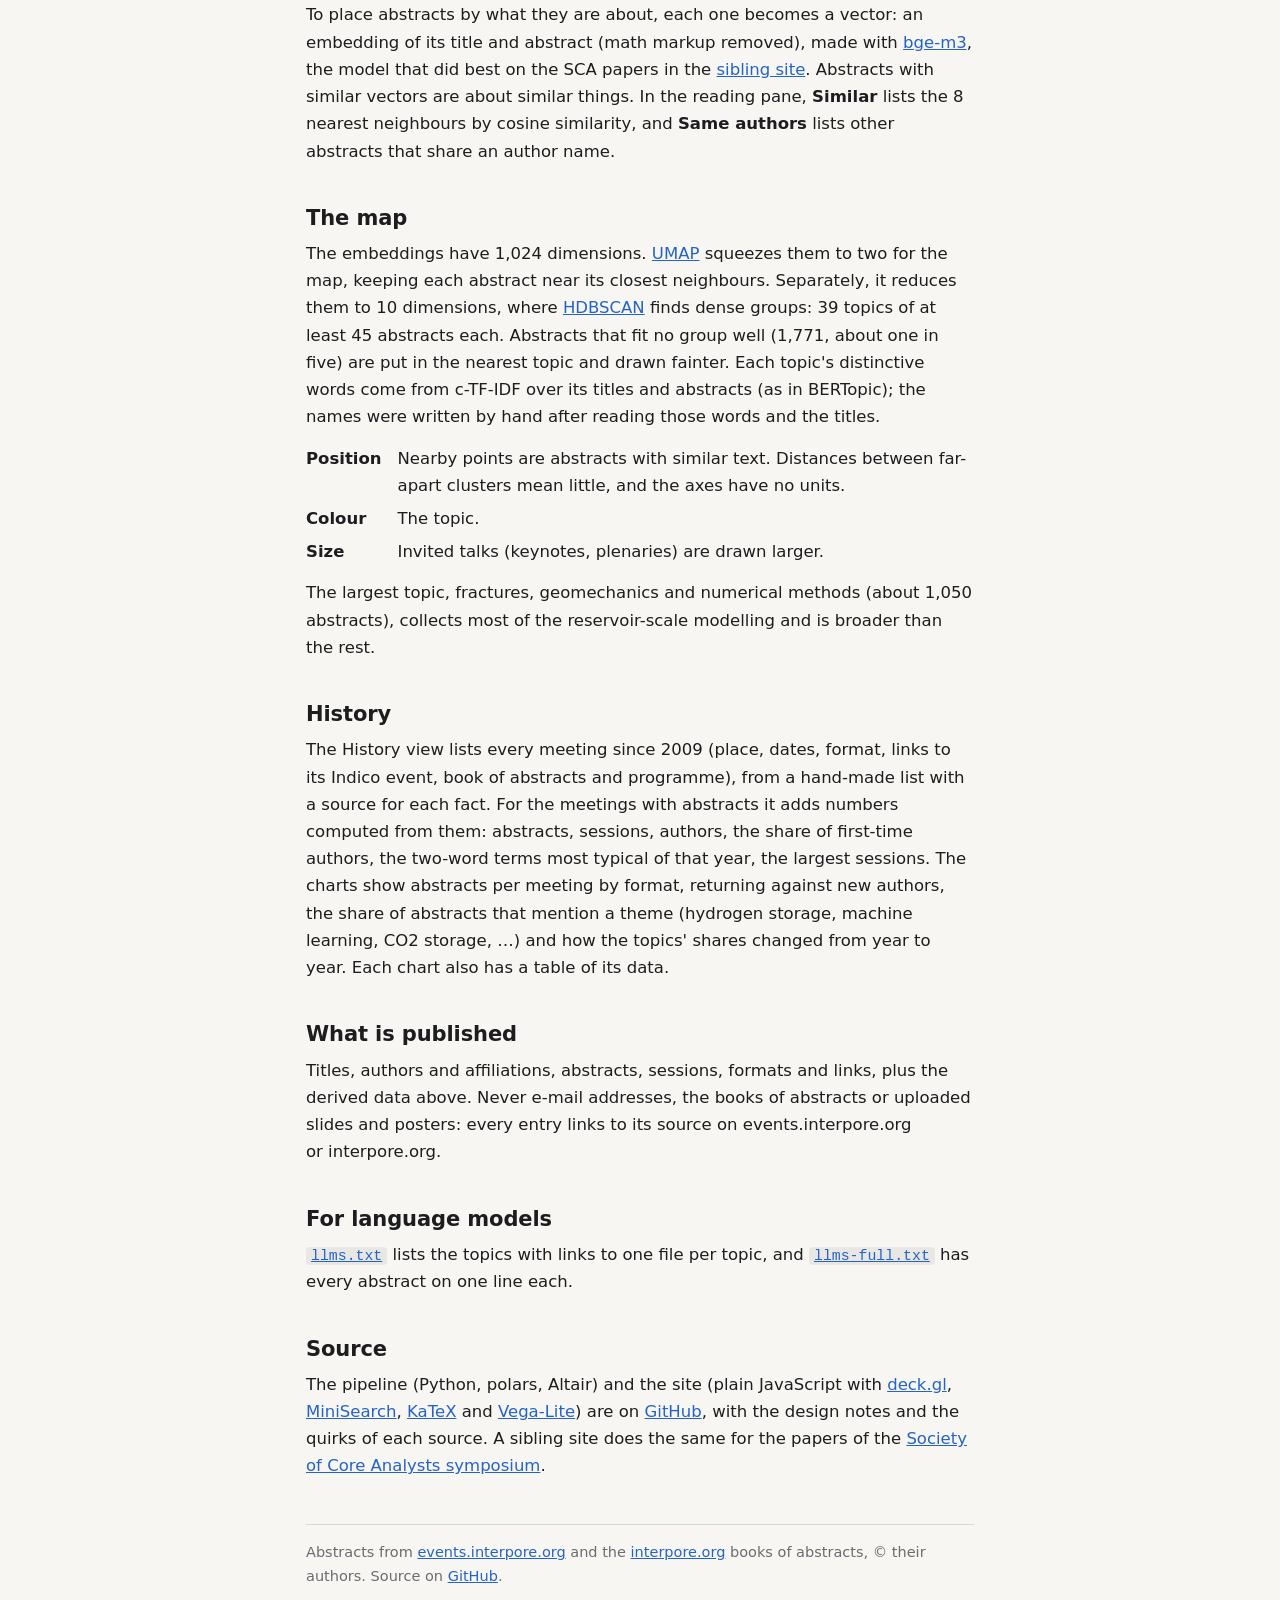
==== commit 137c0578: "fix(site): put GitHub icon left of About info icon on both pages" ====
--- a/site/about.html
+++ b/site/about.html
@@ -19,8 +19,8 @@
     <h1><a href="./">InterPore Abstracts Explorer</a></h1>
     <nav class="links" aria-label="Site">
       <a href="./">Explorer</a>
-      <a href="about.html" aria-current="page">About</a>
       <a class="gh" href="https://github.com/mralbu/interpore-papers" target="_blank" rel="noopener" aria-label="Source on GitHub" title="Source on GitHub"><svg viewBox="0 0 16 16" width="18" height="18" aria-hidden="true" fill="currentColor"><path d="M8 0c4.42 0 8 3.58 8 8a8.013 8.013 0 0 1-5.45 7.59c-.4.08-.55-.17-.55-.38 0-.27.01-1.13.01-2.2 0-.75-.25-1.23-.54-1.48 1.78-.2 3.65-.88 3.65-3.95 0-.88-.31-1.59-.82-2.15.08-.2.36-1.02-.08-2.12 0 0-.67-.22-2.2.82-.64-.18-1.32-.27-2-.27-.68 0-1.36.09-2 .27-1.53-1.03-2.2-.82-2.2-.82-.44 1.1-.16 1.92-.08 2.12-.51.56-.82 1.28-.82 2.15 0 3.06 1.86 3.75 3.64 3.95-.23.2-.44.55-.51 1.07-.46.21-1.61.55-2.33-.66-.15-.24-.6-.83-1.23-.82-.67.01-.27.38.01.53.34.19.73.9.82 1.13.16.45.68 1.31 2.69.94 0 .67.01 1.3.01 1.49 0 .21-.15.45-.55.38A7.995 7.995 0 0 1 0 8c0-4.42 3.58-8 8-8Z"/></svg></a>
+      <a class="about-link" href="about.html" aria-current="page" title="About this site, how it was built"><svg viewBox="0 0 24 24" width="18" height="18" fill="none" stroke="currentColor" stroke-width="2" stroke-linecap="round" stroke-linejoin="round" aria-hidden="true"><circle cx="12" cy="12" r="10"/><path d="M12 16v-4M12 8h.01"/></svg><span>About</span></a>
     </nav>
     <button id="theme" class="theme" type="button" role="switch" aria-label="Dark theme">
       <span class="knob" aria-hidden="true"></span>
--- a/site/style.css
+++ b/site/style.css
@@ -56,7 +56,7 @@
   background: var(--panel); border-bottom: 1px solid var(--line);
 }
 .bar h1 { font-size: 16.5px; margin: 0; }
-/* Right side of the header: source site, About, GitHub (then the theme switch). */
+/* Right side of the header: source site, GitHub, About (then the theme switch). */
 .links { margin-left: auto; flex-shrink: 0; display: flex; align-items: center; gap: 14px; font-size: 14.5px; }
 .links a { color: var(--muted); text-decoration: none; }
 .links a:hover, .links a[aria-current="page"] { color: var(--text); }
@@ -65,7 +65,8 @@
 .links .gh:hover { text-decoration: none; }
 .bar h1 a { color: inherit; text-decoration: none; }
 .about-link { display: inline-flex; align-items: center; }
-.about-link svg { display: none; }
+/* About is an icon at every width; the word stays for screen readers. */
+.about-link span { position: absolute; width: 1px; height: 1px; overflow: hidden; clip-path: inset(50%); }
 /* Light/dark switch: a pill with sun and moon glyphs; the knob slides under the current one. */
 .theme {
   position: relative; display: grid; grid-template-columns: 1fr 1fr; align-items: center;
@@ -293,8 +294,6 @@
   .detail, .detail.wide { inset: 52px 8px 8px 8px; width: auto; }
   #wide { display: none; }
   .links { gap: 10px; }
-  .about-link svg { display: block; }
-  .about-link span { position: absolute; width: 1px; height: 1px; overflow: hidden; clip-path: inset(50%); }
   .links .src, #count { display: none; }
   .bar { gap: 10px; padding: 0 10px; }
   .bar h1 { font-size: 14px; line-height: 1.15; }
